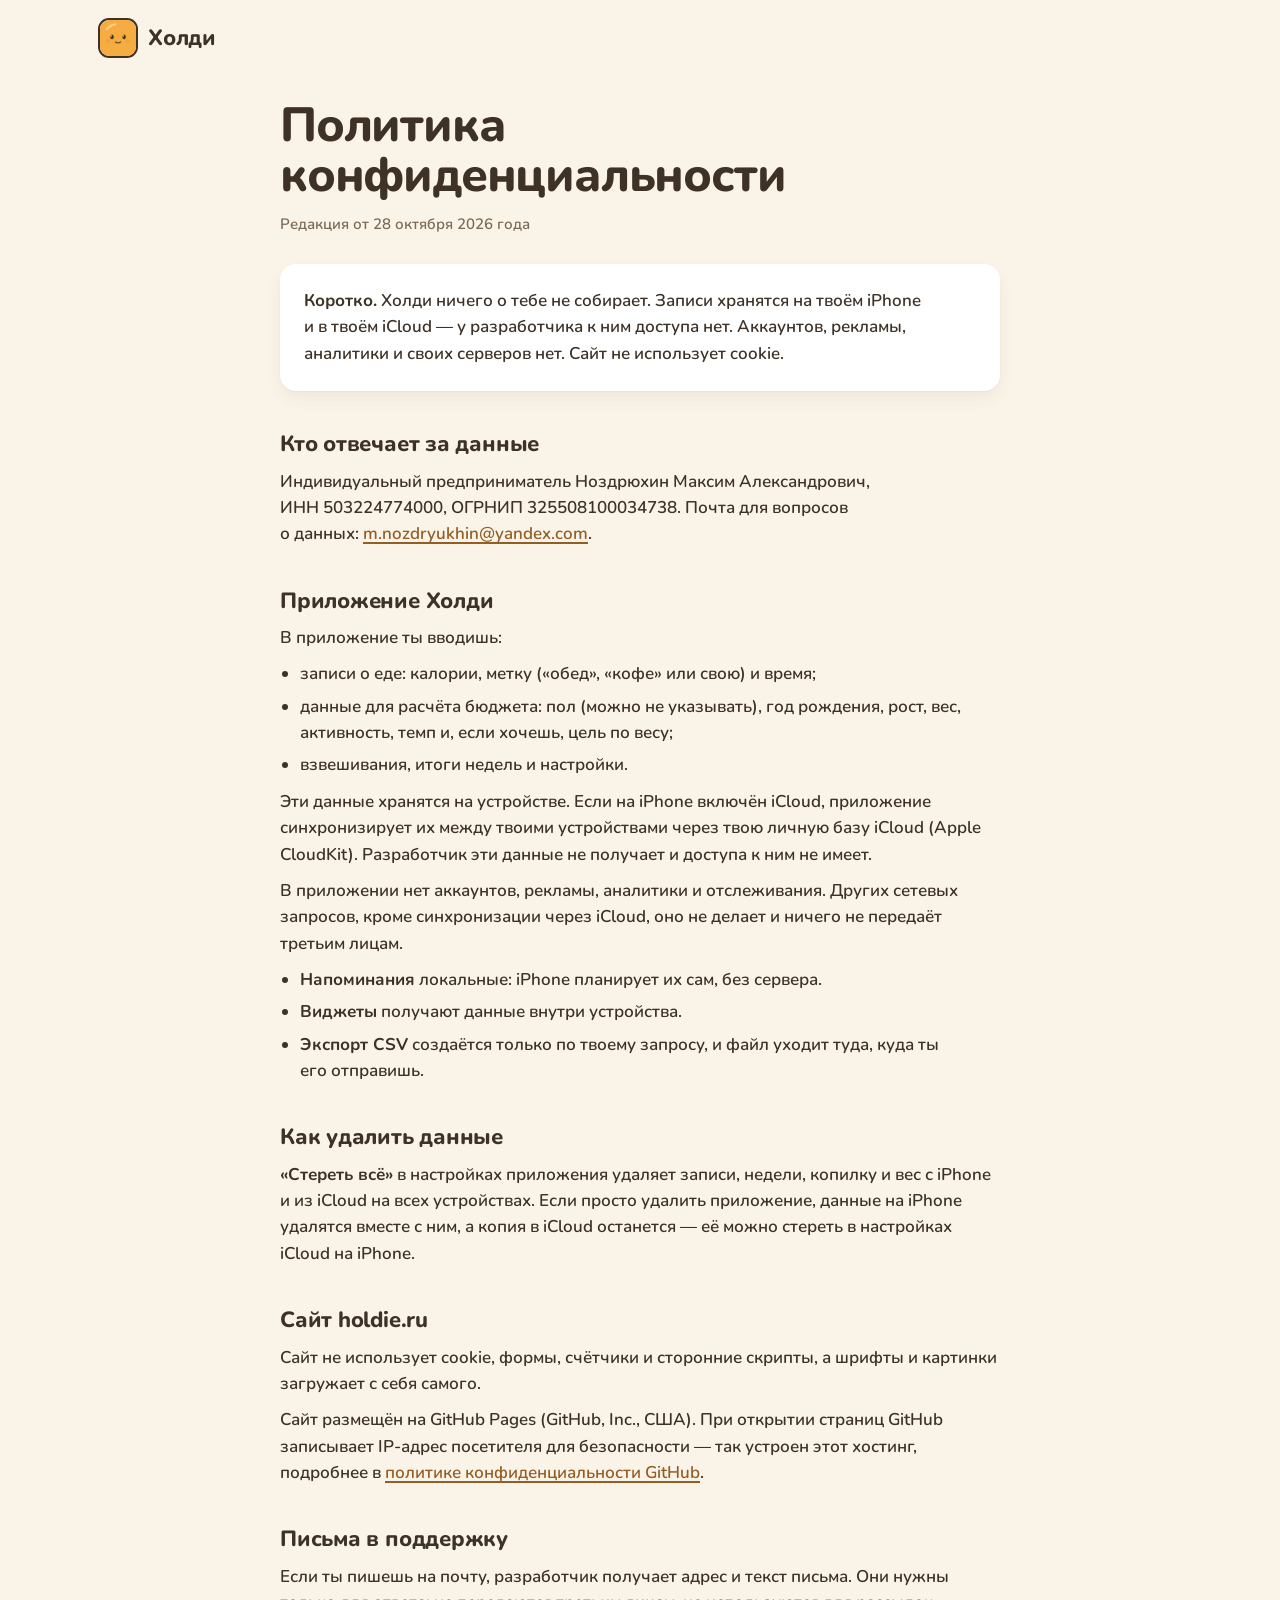
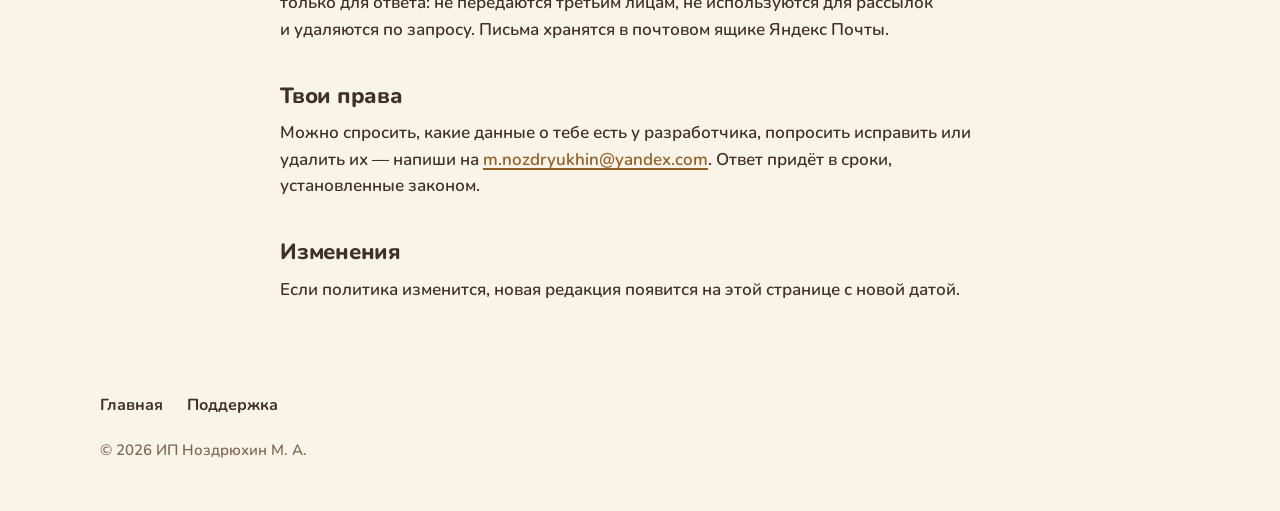
==== privacy/index.html @ a80f8c64 "init" ====
<!doctype html>
<html lang="ru">
<head>
<meta charset="utf-8">
<meta name="viewport" content="width=device-width, initial-scale=1">
<title>Политика конфиденциальности — Холди</title>
<meta name="description" content="Холди ничего о тебе не собирает: записи хранятся на iPhone и в твоём iCloud. Аккаунтов, рекламы, аналитики и своих серверов нет.">
<link rel="canonical" href="https://holdie.ru/privacy/">
<meta name="theme-color" content="#FAF4E8">
<link rel="icon" href="/favicon.ico" sizes="any">
<link rel="apple-touch-icon" href="/apple-touch-icon.png">
<link rel="preload" href="/assets/fonts/nunito-800.woff2" as="font" type="font/woff2" crossorigin>
<link rel="preload" href="/assets/fonts/nunito-600.woff2" as="font" type="font/woff2" crossorigin>
<link rel="stylesheet" href="/assets/site.css">
<meta property="og:type" content="website">
<meta property="og:locale" content="ru_RU">
<meta property="og:site_name" content="Холди">
<meta property="og:title" content="Политика конфиденциальности Холди">
<meta property="og:url" content="https://holdie.ru/privacy/">
<meta property="og:image" content="https://holdie.ru/og.png">
</head>
<body>
<a class="skip" href="#main">К содержанию</a>

<header class="site-head">
  <div class="wrap">
    <a class="logo" href="/"><img src="/assets/img/icon-96.png" width="36" height="36" alt="">Холди</a>
  </div>
</header>

<!-- Факты сверены с кодом 2026-10-28: сетевых запросов, кроме CloudKit, нет;
     NSPrivacyCollectedDataTypes пуст (app/Resources/PrivacyInfo.xcprivacy);
     «Стереть всё» — SwiftDataEraser, текст — SettingsView.eraseMessage.
     Поменялось приложение — сверить заново. -->
<main id="main" class="doc">
  <div class="wrap">
    <h1>Политика конфиденциальности</h1>
    <p class="meta">Редакция от&nbsp;28&nbsp;октября 2026&nbsp;года</p>

    <div class="card">
      <p><b>Коротко.</b> Холди ничего о&nbsp;тебе не&nbsp;собирает. Записи хранятся на&nbsp;твоём iPhone и&nbsp;в&nbsp;твоём iCloud&nbsp;— у&nbsp;разработчика к&nbsp;ним доступа нет. Аккаунтов, рекламы, аналитики и&nbsp;своих серверов нет. Сайт не&nbsp;использует cookie.</p>
    </div>

    <h2>Кто отвечает за&nbsp;данные</h2>
    <p>Индивидуальный предприниматель Ноздрюхин Максим Александрович, ИНН&nbsp;503224774000, ОГРНИП&nbsp;325508100034738. Почта для вопросов о&nbsp;данных: <a href="mailto:m.nozdryukhin@yandex.com">m.nozdryukhin@yandex.com</a>.</p>

    <h2>Приложение Холди</h2>
    <p>В&nbsp;приложение ты вводишь:</p>
    <ul>
      <li>записи о&nbsp;еде: калории, метку («обед», «кофе» или свою) и&nbsp;время;</li>
      <li>данные для расчёта бюджета: пол (можно не&nbsp;указывать), год рождения, рост, вес, активность, темп и, если хочешь, цель по&nbsp;весу;</li>
      <li>взвешивания, итоги недель и&nbsp;настройки.</li>
    </ul>
    <p>Эти данные хранятся на&nbsp;устройстве. Если на&nbsp;iPhone включён iCloud, приложение синхронизирует их между твоими устройствами через твою личную базу iCloud (Apple CloudKit). Разработчик эти данные не&nbsp;получает и&nbsp;доступа к&nbsp;ним не&nbsp;имеет.</p>
    <p>В&nbsp;приложении нет аккаунтов, рекламы, аналитики и&nbsp;отслеживания. Других сетевых запросов, кроме синхронизации через iCloud, оно не&nbsp;делает и&nbsp;ничего не&nbsp;передаёт третьим лицам.</p>
    <ul>
      <li><b>Напоминания</b> локальные: iPhone планирует их сам, без сервера.</li>
      <li><b>Виджеты</b> получают данные внутри устройства.</li>
      <li><b>Экспорт CSV</b> создаётся только по&nbsp;твоему запросу, и&nbsp;файл уходит туда, куда ты его отправишь.</li>
    </ul>

    <h2>Как удалить данные</h2>
    <p><span class="path">«Стереть всё»</span> в&nbsp;настройках приложения удаляет записи, недели, копилку и&nbsp;вес с&nbsp;iPhone и&nbsp;из&nbsp;iCloud на&nbsp;всех устройствах. Если просто удалить приложение, данные на&nbsp;iPhone удалятся вместе с&nbsp;ним, а&nbsp;копия в&nbsp;iCloud останется&nbsp;— её можно стереть в&nbsp;настройках iCloud на&nbsp;iPhone.</p>

    <h2>Сайт holdie.ru</h2>
    <p>Сайт не&nbsp;использует cookie, формы, счётчики и&nbsp;сторонние скрипты, а&nbsp;шрифты и&nbsp;картинки загружает с&nbsp;себя самого.</p>
    <p>Сайт размещён на&nbsp;GitHub Pages (GitHub, Inc., США). При открытии страниц GitHub записывает IP-адрес посетителя для безопасности&nbsp;— так устроен этот хостинг, подробнее в&nbsp;<a href="https://docs.github.com/en/site-policy/privacy-policies/github-general-privacy-statement">политике конфиденциальности GitHub</a>.</p>

    <h2>Письма в&nbsp;поддержку</h2>
    <p>Если ты пишешь на&nbsp;почту, разработчик получает адрес и&nbsp;текст письма. Они нужны только для ответа: не&nbsp;передаются третьим лицам, не&nbsp;используются для рассылок и&nbsp;удаляются по&nbsp;запросу. Письма хранятся в&nbsp;почтовом ящике Яндекс Почты.</p>

    <h2>Твои права</h2>
    <p>Можно спросить, какие данные о&nbsp;тебе есть у&nbsp;разработчика, попросить исправить или удалить их&nbsp;— напиши на&nbsp;<a href="mailto:m.nozdryukhin@yandex.com">m.nozdryukhin@yandex.com</a>. Ответ придёт в&nbsp;сроки, установленные законом.</p>

    <h2>Изменения</h2>
    <p>Если политика изменится, новая редакция появится на&nbsp;этой странице с&nbsp;новой датой.</p>
  </div>
</main>

<footer class="site-foot">
  <div class="wrap">
    <nav aria-label="Документы">
      <a href="/">Главная</a>
      <a href="/support/">Поддержка</a>
    </nav>
    <p>© 2026 ИП Ноздрюхин М.&nbsp;А.</p>
  </div>
</footer>
</body>
</html>
---- assets/site.css ----
/* Холди — сайт holdie.ru.
   Палитра, шрифт и слои — по docs/03: крем, чернила, янтарь; Nunito 600 текст,
   700 кнопки, 800 заголовки и цифры. Смысловой текст ≥ 4,5:1 к фону. */

@font-face { font-family: Nunito; font-weight: 600; font-display: swap; src: url(fonts/nunito-600.woff2) format("woff2"); }
@font-face { font-family: Nunito; font-weight: 700; font-display: swap; src: url(fonts/nunito-700.woff2) format("woff2"); }
@font-face { font-family: Nunito; font-weight: 800; font-display: swap; src: url(fonts/nunito-800.woff2) format("woff2"); }

:root {
  color-scheme: light;
  --cream: #FAF4E8;
  --surface: #FFFFFF;
  --fill: #F3EADA;
  --ink: #3E3227;
  --muted: #7B6A55;   /* 4,75:1 к крему, 5,20:1 к белому */
  --deep: #935E26;    /* ссылки: 4,95:1 к крему */
  --amber: #E8963E;   /* текст на янтаре — только чернила (5,2:1) */
  --edge: 0 1px 0 rgba(62, 50, 39, .10);
  --raised: 0 1px 1px rgba(62, 50, 39, .04), 0 8px 16px rgba(62, 50, 39, .06);
  --gutter: 24px;
  --max: 1080px;
}

/* Системное «Увеличить контраст» — те же HC-варианты, что в приложении. */
@media (prefers-contrast: more) {
  :root { --muted: #5E4F3F; --deep: #7D4F20; }
}

*, *::before, *::after { box-sizing: border-box; }

html { -webkit-text-size-adjust: 100%; text-size-adjust: 100%; }

body {
  margin: 0;
  background: var(--cream);
  color: var(--ink);
  font: 600 17px/1.55 Nunito, system-ui, -apple-system, "Segoe UI", sans-serif;
  font-variant-numeric: tabular-nums;
  -webkit-font-smoothing: antialiased;
}

img, svg { display: block; max-width: 100%; }

a { color: var(--deep); text-decoration-thickness: 1.5px; text-underline-offset: 3px; }
a:hover { color: var(--ink); }
:focus-visible { outline: 3px solid var(--deep); outline-offset: 3px; border-radius: 8px; }

.wrap { width: min(100% - 2 * var(--gutter), var(--max)); margin-inline: auto; }

.skip {
  position: absolute; left: 16px; top: -100px; z-index: 10;
  padding: 12px 18px; border-radius: 18px;
  background: var(--surface); box-shadow: var(--edge), var(--raised);
  color: var(--ink); font-weight: 700; text-decoration: none;
}
.skip:focus { top: 16px; }

/* ───────── Шапка и подвал ───────── */

.site-head .wrap {
  display: flex; align-items: center; justify-content: space-between; gap: 16px;
  min-height: 76px;
}

.logo {
  display: inline-flex; align-items: center; gap: 12px;
  color: var(--ink); text-decoration: none;
  font: 800 22px/1 Nunito, sans-serif; letter-spacing: -.01em;
}
.logo img { width: 36px; height: 36px; border-radius: 9px; box-shadow: 0 0 0 2px var(--ink); }

.head-link {
  display: inline-flex; align-items: center; min-height: 44px; padding-inline: 4px;
  color: var(--muted); font-weight: 700; font-size: 16px; text-decoration: none;
}
.head-link:hover { color: var(--ink); }

.site-foot { padding: 40px 0 48px; color: var(--muted); font-size: 15px; }
.site-foot nav { display: flex; flex-wrap: wrap; gap: 4px 24px; margin-bottom: 12px; }
.site-foot nav a {
  display: inline-flex; align-items: center; min-height: 44px;
  color: var(--ink); font-weight: 700; font-size: 16px; text-decoration: none;
}
.site-foot nav a:hover { color: var(--deep); }
.site-foot p { margin: 4px 0 0; max-width: 60ch; }

/* ───────── Герой ───────── */

.hero { position: relative; overflow: hidden; padding: 8px 0 24px; }
.hero .wrap { display: grid; gap: 20px; align-items: center; }

h1 {
  margin: 0;
  font: 800 clamp(36px, 7.4vw, 64px)/1.05 Nunito, sans-serif;
  letter-spacing: -.025em;
  text-wrap: balance;
}

.lead {
  margin: 18px 0 0; max-width: 30ch;
  color: var(--muted); font-size: clamp(18px, 2.3vw, 22px); line-height: 1.45;
  text-wrap: pretty;
}

.soon {
  display: inline-flex; align-items: center; gap: 10px;
  margin-top: 28px; padding: 13px 22px 13px 18px; border-radius: 24px;
  background: var(--surface); box-shadow: var(--edge), var(--raised);
  font: 800 17px/1.2 Nunito, sans-serif;
}
.soon svg { width: 22px; height: 22px; flex: none; }

.note { margin: 14px 0 0; color: var(--muted); font-size: 15px; }

/* Тёплое пятно за сценой гаснет внутри своего блока — без ступеньки на краю секции. */
.hero-figure { position: relative; isolation: isolate; margin: 0; }
.hero-figure::before {
  content: ""; position: absolute; inset: -14% -12%; z-index: -1;
  background: radial-gradient(closest-side, #FFEFD2 0%, rgba(255, 239, 210, 0) 100%);
}
.hero-art { width: 100%; max-width: 540px; height: auto; margin-inline: auto; overflow: visible; }

@media (min-width: 880px) {
  .hero { padding: 40px 0 72px; }
  .hero .wrap { grid-template-columns: 1fr 1.05fr; gap: 56px; }
}

/* Сцена героя: двигается только transform, контур Холди тот же (docs/04). */
.h-eyes { transform-box: fill-box; transform-origin: center; animation: blink 6.5s 2.6s infinite; }
.h-drop { animation: drop .85s .55s cubic-bezier(.55, 0, 1, .45) both; }
.h-body { animation: nod .7s 1.4s ease-in-out both; }

@keyframes blink {
  0%, 94%, 100% { transform: scaleY(1); }
  96.5% { transform: scaleY(.12); }
}
@keyframes drop {
  0% { transform: translateY(-64px); opacity: 0; }
  18%, 82% { opacity: 1; }
  100% { transform: translateY(0); opacity: 0; }
}
@keyframes nod {
  0%, 100% { transform: translateY(0); }
  35% { transform: translateY(2.5px); }
  70% { transform: translateY(-.6px); }
}

@media (prefers-reduced-motion: reduce) {
  .h-eyes, .h-drop, .h-body { animation: none; }
  .h-drop { opacity: 0; }
}

/* ───────── Секции ───────── */

.section { padding: 56px 0; }
@media (min-width: 880px) { .section { padding: 72px 0; } }
.section-title {
  margin: 0;
  font: 800 clamp(28px, 4.4vw, 40px)/1.1 Nunito, sans-serif;
  letter-spacing: -.02em;
  text-wrap: balance;
}

/* Шаги: кадры приложения в телефоне — как на витрине App Store. */
.steps {
  list-style: none; margin: 40px 0 0; padding: 0;
  display: grid; gap: 56px 28px; grid-template-columns: 1fr;
}
@media (min-width: 640px) { .steps { grid-template-columns: repeat(2, 1fr); } }
@media (min-width: 1020px) { .steps { grid-template-columns: repeat(4, 1fr); } }

.step { display: flex; flex-direction: column; align-items: center; text-align: center; }

.num {
  padding: 5px 14px 6px; border: 2px solid var(--amber); border-radius: 24px;
  background: rgba(255, 255, 255, .6);
  color: var(--deep); font: 800 15px/1 Nunito, sans-serif; letter-spacing: .06em;
}

.step h3 {
  margin: 16px 0 6px;
  font: 800 21px/1.2 Nunito, sans-serif; letter-spacing: -.01em;
  text-wrap: balance;
}
.step p { margin: 0 0 26px; max-width: 30ch; color: var(--muted); font-size: 16px; line-height: 1.5; text-wrap: pretty; }

/* Пропорции рамки — из marketing/app-store/compose: 992 × 2099, экран 944 × 2051. */
/* margin-top: auto — в ряду из четырёх телефоны стоят на одной линии,
   сколько бы строк ни занял текст над ними. */
.phone {
  position: relative; margin-top: auto;
  width: min(100%, 236px); aspect-ratio: 992 / 2099;
  padding: 2.42%;
  border-radius: 15.1% / 7.15%;
  background: #231C17;
  box-shadow: inset 0 0 0 1.5px #5A4C40, 0 0 0 1px #8F7D6C,
    0 34px 54px -22px rgba(62, 50, 39, .45), 0 12px 24px -8px rgba(62, 50, 39, .22);
}
.phone img { width: 100%; height: 100%; object-fit: cover; border-radius: 13.3% / 6.14%; background: var(--cream); }
.phone::after {
  content: ""; position: absolute; left: 50%; top: 3.6%;
  width: 27.1%; height: 3.75%; border-radius: 99px;
  background: #000; transform: translateX(-50%);
}

/* Принципы — карточки на креме. */
.facts { list-style: none; margin: 36px 0 0; padding: 0; display: grid; gap: 16px; }
@media (min-width: 760px) { .facts { grid-template-columns: repeat(3, 1fr); } }

.fact { padding: 22px 22px 24px; border-radius: 16px; background: var(--surface); box-shadow: var(--raised); }
.fact .icon {
  display: grid; place-items: center;
  width: 48px; height: 48px; border-radius: 24px; background: var(--fill);
}
.fact .icon svg { width: 24px; height: 24px; }
.fact h3 { margin: 14px 0 4px; font: 800 19px/1.25 Nunito, sans-serif; }
.fact p { margin: 0; color: var(--muted); font-size: 16px; line-height: 1.5; }

/* Финал — янтарная полоса, как первый кадр витрины. */
.band {
  padding: 64px 0 72px; text-align: center;
  background:
    radial-gradient(900px 560px at 50% 0%, rgba(255, 226, 170, .55) 0%, rgba(255, 226, 170, 0) 70%),
    linear-gradient(180deg, #F4AE4A 0%, #E8963E 55%, #E28D36 100%);
}
.band .wrap { display: flex; flex-direction: column; align-items: center; }
.band-art { width: min(100%, 300px); height: auto; margin-bottom: 8px; }
.band p { margin: 10px 0 0; font-size: 18px; }
.band a { color: var(--ink); }   /* на янтаре ссылка — чернилами: deep дал бы 2,3:1 */

/* ───────── Страницы-документы ───────── */

.doc { padding: 24px 0 40px; }
.doc .wrap { max-width: 720px; }
/* «конфиденциальности» шире экрана iPhone SE: переносим по слогам. */
.doc h1 { font-size: clamp(30px, 6vw, 48px); hyphens: auto; overflow-wrap: break-word; }
.doc .lead { max-width: none; }
.doc h2 { margin: 40px 0 8px; font: 800 22px/1.25 Nunito, sans-serif; letter-spacing: -.01em; }
.doc p, .doc li { text-wrap: pretty; }
.doc p { margin: 10px 0 0; }
.doc ul { margin: 10px 0 0; padding-left: 1.2em; }
.doc li + li { margin-top: 6px; }
.doc .meta { margin-top: 12px; color: var(--muted); font-size: 15px; }

.card { margin-top: 28px; padding: 24px; border-radius: 16px; background: var(--surface); box-shadow: var(--raised); }
.card > :first-child { margin-top: 0; }

.mail {
  display: inline-flex; align-items: center; min-height: 44px; margin-top: 6px;
  font: 800 clamp(20px, 3.4vw, 26px)/1.2 Nunito, sans-serif; letter-spacing: -.01em;
  overflow-wrap: anywhere;
}

.path { font-weight: 700; color: var(--ink); white-space: nowrap; }

.not-found { padding: 48px 0 96px; text-align: center; }
.not-found .wrap { display: flex; flex-direction: column; align-items: center; }
.not-found img { width: min(100%, 280px); height: auto; margin-bottom: 20px; }
.not-found .lead { margin-inline: auto; }
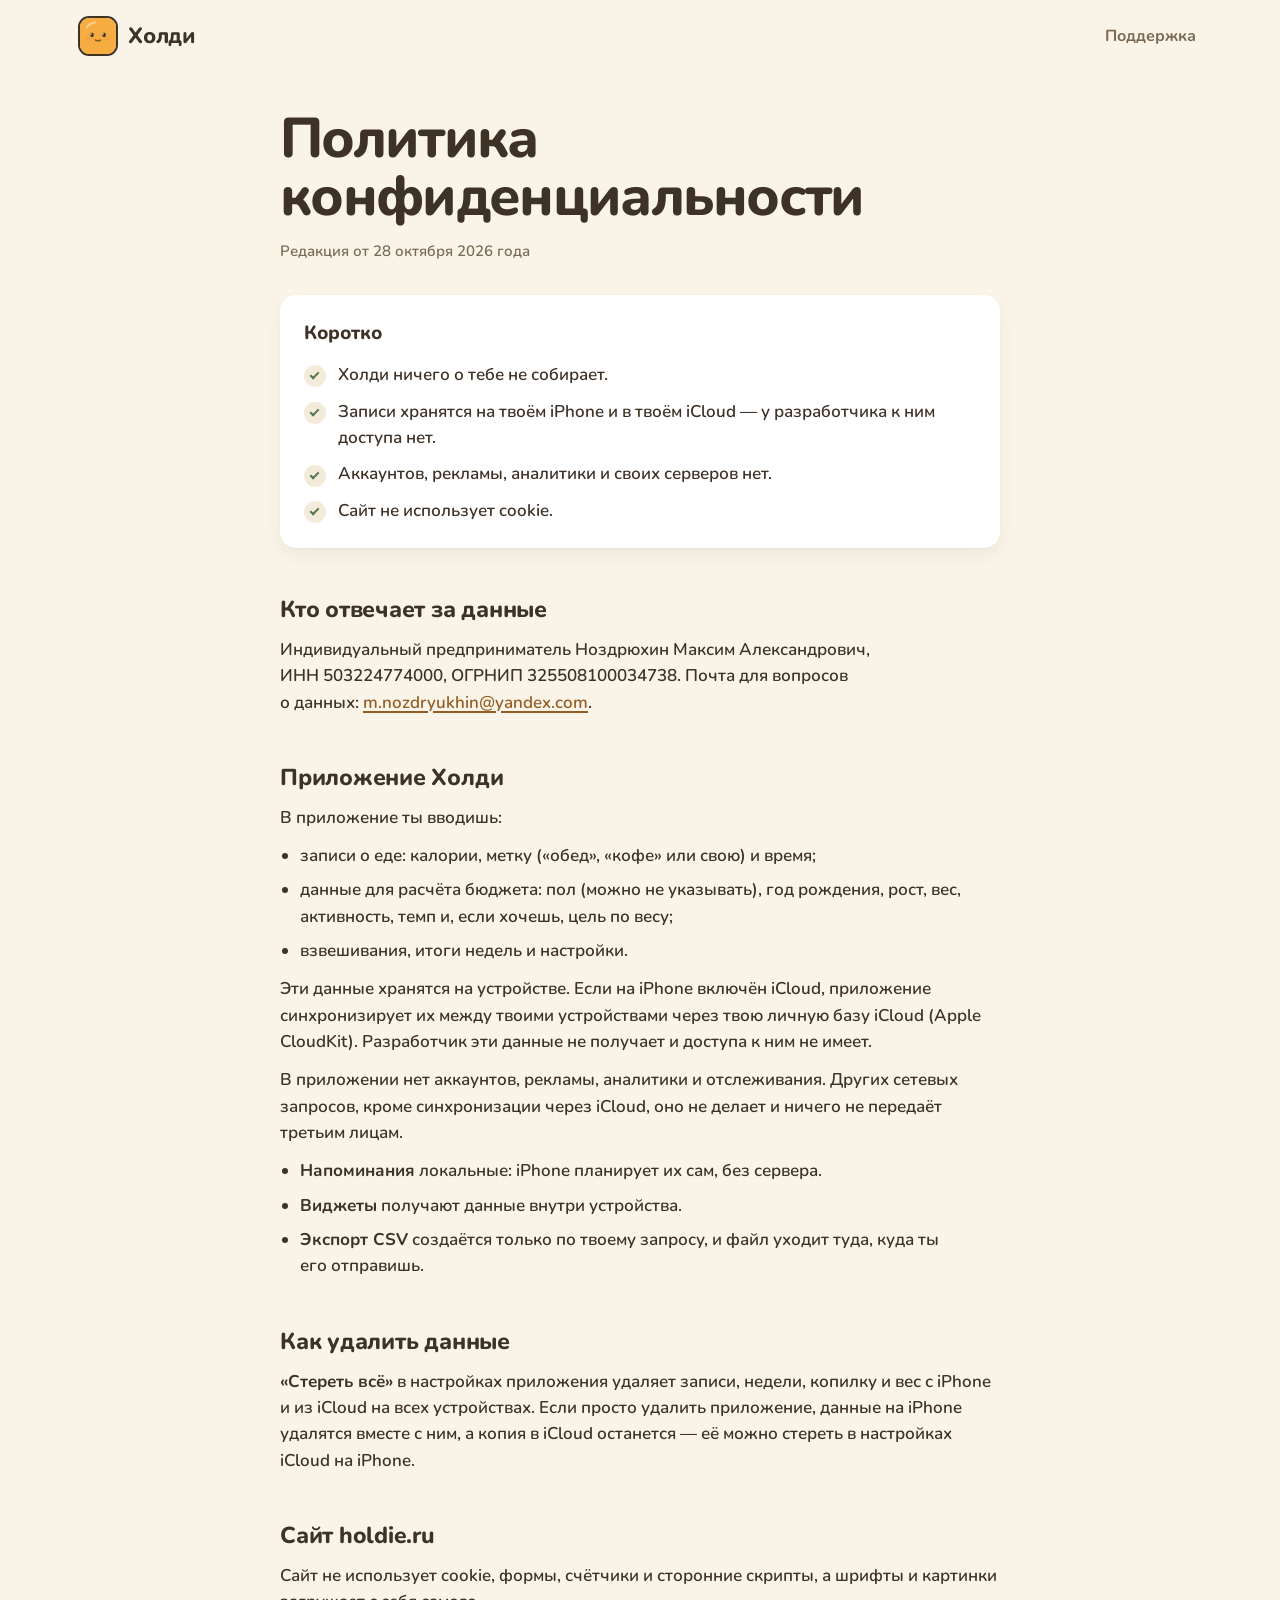
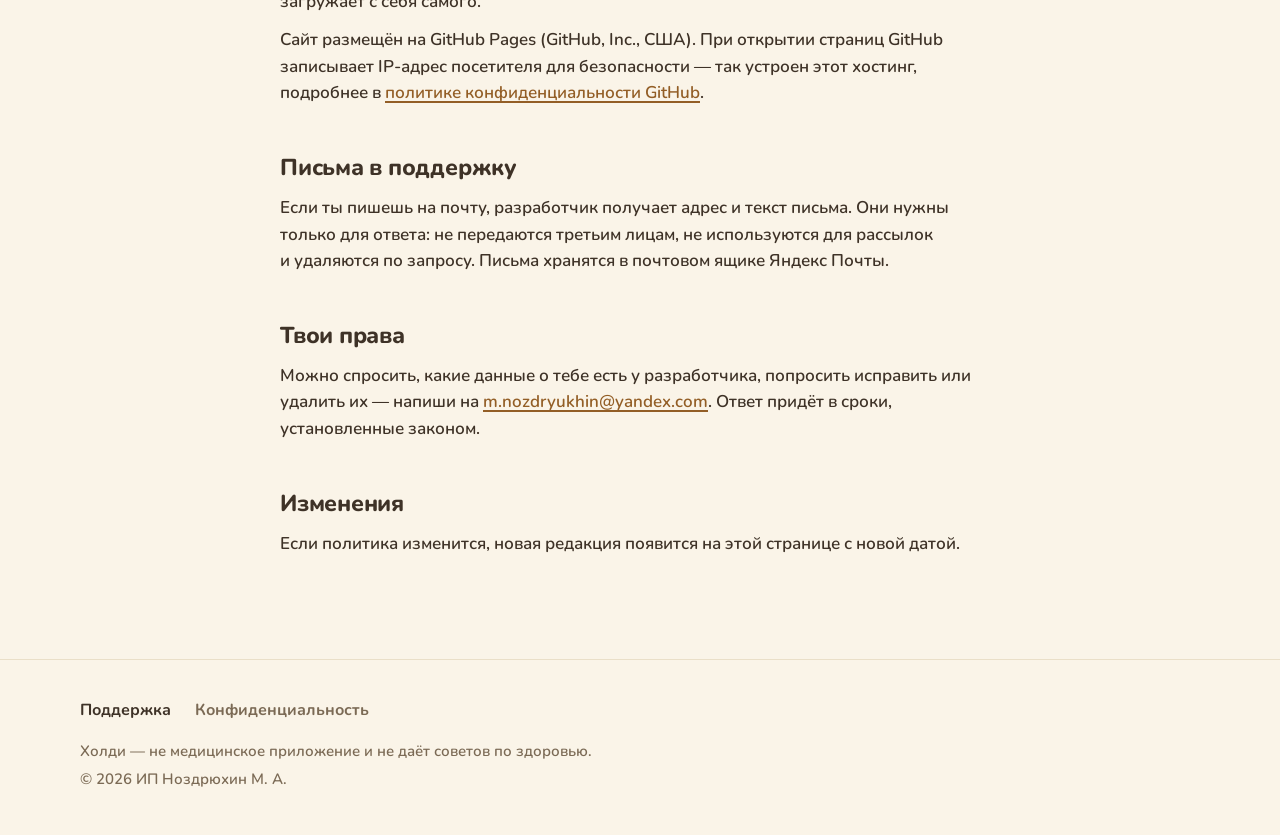
==== commit 63f17489: "Новый дизайн: лента недели в герое, три сцены, поддержка и политика - Герой — главный экран приложен" ====
--- a/privacy/index.html
+++ b/privacy/index.html
@@ -6,6 +6,7 @@
 <title>Политика конфиденциальности — Холди</title>
 <meta name="description" content="Холди ничего о тебе не собирает: записи хранятся на iPhone и в твоём iCloud. Аккаунтов, рекламы, аналитики и своих серверов нет.">
 <link rel="canonical" href="https://holdie.ru/privacy/">
+<meta name="color-scheme" content="light">
 <meta name="theme-color" content="#FAF4E8">
 <link rel="icon" href="/favicon.ico" sizes="any">
 <link rel="apple-touch-icon" href="/apple-touch-icon.png">
@@ -25,6 +26,9 @@
 <header class="site-head">
   <div class="wrap">
     <a class="logo" href="/"><img src="/assets/img/icon-96.png" width="36" height="36" alt="">Холди</a>
+    <nav class="head-nav" aria-label="Разделы">
+      <a href="/support/">Поддержка</a>
+    </nav>
   </div>
 </header>
 
@@ -38,7 +42,13 @@
     <p class="meta">Редакция от&nbsp;28&nbsp;октября 2026&nbsp;года</p>
 
     <div class="card">
-      <p><b>Коротко.</b> Холди ничего о&nbsp;тебе не&nbsp;собирает. Записи хранятся на&nbsp;твоём iPhone и&nbsp;в&nbsp;твоём iCloud&nbsp;— у&nbsp;разработчика к&nbsp;ним доступа нет. Аккаунтов, рекламы, аналитики и&nbsp;своих серверов нет. Сайт не&nbsp;использует cookie.</p>
+      <p class="summary-title">Коротко</p>
+      <ul class="checks">
+        <li>Холди ничего о&nbsp;тебе не&nbsp;собирает.</li>
+        <li>Записи хранятся на&nbsp;твоём iPhone и&nbsp;в&nbsp;твоём iCloud&nbsp;— у&nbsp;разработчика к&nbsp;ним доступа нет.</li>
+        <li>Аккаунтов, рекламы, аналитики и&nbsp;своих серверов нет.</li>
+        <li>Сайт не&nbsp;использует cookie.</li>
+      </ul>
     </div>
 
     <h2>Кто отвечает за&nbsp;данные</h2>
@@ -80,9 +90,10 @@
 <footer class="site-foot">
   <div class="wrap">
     <nav aria-label="Документы">
-      <a href="/">Главная</a>
       <a href="/support/">Поддержка</a>
+      <a href="/privacy/" aria-current="page">Конфиденциальность</a>
     </nav>
+    <p>Холди&nbsp;— не&nbsp;медицинское приложение и&nbsp;не&nbsp;даёт советов по&nbsp;здоровью.</p>
     <p>© 2026 ИП Ноздрюхин М.&nbsp;А.</p>
   </div>
 </footer>
--- a/assets/site.css
+++ b/assets/site.css
@@ -1,6 +1,8 @@
 /* Холди — сайт holdie.ru.
    Палитра, шрифт и слои — по docs/03: крем, чернила, янтарь; Nunito 600 текст,
-   700 кнопки, 800 заголовки и цифры. Смысловой текст ≥ 4,5:1 к фону. */
+   700 кнопки, 800 заголовки и цифры. Смысловой текст ≥ 4,5:1 к фону; на fill —
+   только чернила (muted там 4,36:1). Полный янтарь — у Холди, мёда в банке
+   и ленте и у одного действия страницы. */
 
 @font-face { font-family: Nunito; font-weight: 600; font-display: swap; src: url(fonts/nunito-600.woff2) format("woff2"); }
 @font-face { font-family: Nunito; font-weight: 700; font-display: swap; src: url(fonts/nunito-700.woff2) format("woff2"); }
@@ -10,15 +12,17 @@
   color-scheme: light;
   --cream: #FAF4E8;
   --surface: #FFFFFF;
-  --fill: #F3EADA;
+  --fill: #F3EADA;      /* утопленная заливка: сцены, плашка статуса, трек ленты */
+  --hair: #EADFC8;
   --ink: #3E3227;
-  --muted: #7B6A55;   /* 4,75:1 к крему, 5,20:1 к белому */
-  --deep: #935E26;    /* ссылки: 4,95:1 к крему */
-  --amber: #E8963E;   /* текст на янтаре — только чернила (5,2:1) */
+  --muted: #7B6A55;     /* 4,75:1 к крему, 5,20:1 к белому */
+  --deep: #935E26;      /* ссылки: 4,95:1 к крему */
+  --amber: #E8963E;     /* текст на янтаре — только чернила (5,2:1) */
   --edge: 0 1px 0 rgba(62, 50, 39, .10);
   --raised: 0 1px 1px rgba(62, 50, 39, .04), 0 8px 16px rgba(62, 50, 39, .06);
-  --gutter: 24px;
-  --max: 1080px;
+  --gutter: clamp(16px, 4vw, 32px);
+  --max: 1120px;
+  --section: clamp(72px, 8vw, 112px);
 }
 
 /* Системное «Увеличить контраст» — те же HC-варианты, что в приложении. */
@@ -45,6 +49,11 @@
 a:hover { color: var(--ink); }
 :focus-visible { outline: 3px solid var(--deep); outline-offset: 3px; border-radius: 8px; }
 
+h1, h2, h3 { margin: 0; font-weight: 800; text-wrap: balance; }
+h1 { font-size: clamp(40px, 3.4vw + 26px, 68px); line-height: 1.03; letter-spacing: -.03em; }
+h2 { font-size: clamp(30px, 1.6vw + 24px, 42px); line-height: 1.1; letter-spacing: -.025em; }
+h3 { font-size: 21px; line-height: 1.25; letter-spacing: -.01em; }
+
 .wrap { width: min(100% - 2 * var(--gutter), var(--max)); margin-inline: auto; }
 
 .skip {
@@ -59,76 +68,94 @@
 
 .site-head .wrap {
   display: flex; align-items: center; justify-content: space-between; gap: 16px;
-  min-height: 76px;
+  min-height: 72px;
 }
 
 .logo {
-  display: inline-flex; align-items: center; gap: 12px;
+  display: inline-flex; align-items: center; gap: 12px; min-height: 44px;
   color: var(--ink); text-decoration: none;
   font: 800 22px/1 Nunito, sans-serif; letter-spacing: -.01em;
 }
 .logo img { width: 36px; height: 36px; border-radius: 9px; box-shadow: 0 0 0 2px var(--ink); }
 
-.head-link {
+.head-nav { display: flex; gap: 24px; }
+.head-nav a {
   display: inline-flex; align-items: center; min-height: 44px; padding-inline: 4px;
   color: var(--muted); font-weight: 700; font-size: 16px; text-decoration: none;
 }
-.head-link:hover { color: var(--ink); }
-
-.site-foot { padding: 40px 0 48px; color: var(--muted); font-size: 15px; }
-.site-foot nav { display: flex; flex-wrap: wrap; gap: 4px 24px; margin-bottom: 12px; }
+.head-nav a:hover, .head-nav a[aria-current="page"] { color: var(--ink); }
+
+.site-foot { border-top: 1.5px solid var(--hair); padding: 28px 0 44px; color: var(--muted); font-size: 15px; }
+.site-foot nav { display: flex; flex-wrap: wrap; gap: 0 24px; margin-bottom: 8px; }
 .site-foot nav a {
   display: inline-flex; align-items: center; min-height: 44px;
   color: var(--ink); font-weight: 700; font-size: 16px; text-decoration: none;
 }
 .site-foot nav a:hover { color: var(--deep); }
+.site-foot nav a[aria-current="page"] { color: var(--muted); }
 .site-foot p { margin: 4px 0 0; max-width: 60ch; }
 
 /* ───────── Герой ───────── */
 
-.hero { position: relative; overflow: hidden; padding: 8px 0 24px; }
-.hero .wrap { display: grid; gap: 20px; align-items: center; }
-
-h1 {
-  margin: 0;
-  font: 800 clamp(36px, 7.4vw, 64px)/1.05 Nunito, sans-serif;
-  letter-spacing: -.025em;
-  text-wrap: balance;
-}
+.hero { padding: clamp(8px, 3vw, 40px) 0 var(--section); }
+.hero-grid { display: grid; gap: 40px; align-items: center; }
+@media (min-width: 920px) {
+  .hero-grid { grid-template-columns: minmax(0, 1fr) minmax(0, 1.12fr); gap: 64px; }
+}
+
+.eyebrow { margin: 0 0 14px; color: var(--deep); font-weight: 700; font-size: 16px; }
 
 .lead {
-  margin: 18px 0 0; max-width: 30ch;
-  color: var(--muted); font-size: clamp(18px, 2.3vw, 22px); line-height: 1.45;
+  margin: 20px 0 0; max-width: 30ch;
+  color: var(--muted); font-size: clamp(19px, .5vw + 16px, 22px); line-height: 1.45;
   text-wrap: pretty;
 }
 
-.soon {
+/* Плашка, а не кнопка: нажимать пока нечего. После релиза здесь — значок App Store. */
+.status {
   display: inline-flex; align-items: center; gap: 10px;
-  margin-top: 28px; padding: 13px 22px 13px 18px; border-radius: 24px;
-  background: var(--surface); box-shadow: var(--edge), var(--raised);
-  font: 800 17px/1.2 Nunito, sans-serif;
-}
-.soon svg { width: 22px; height: 22px; flex: none; }
-
-.note { margin: 14px 0 0; color: var(--muted); font-size: 15px; }
-
-/* Тёплое пятно за сценой гаснет внутри своего блока — без ступеньки на краю секции. */
+  margin: 32px 0 0; padding: 11px 20px 11px 16px; border-radius: 24px;
+  background: var(--fill);
+  font-weight: 700; font-size: 16px; line-height: 1.25;
+}
+.status svg { width: 20px; height: 20px; flex: none; }
+@media (max-width: 359px) { .status { gap: 8px; padding: 10px 16px 10px 13px; font-size: 15px; } }
+
+/* Главный экран без телефона: сцена, лента недели и тихая строка — одна SVG. */
 .hero-figure { position: relative; isolation: isolate; margin: 0; }
 .hero-figure::before {
-  content: ""; position: absolute; inset: -14% -12%; z-index: -1;
+  content: ""; position: absolute; z-index: -1;
+  left: 8%; right: 8%; top: -6%; height: 74%;
   background: radial-gradient(closest-side, #FFEFD2 0%, rgba(255, 239, 210, 0) 100%);
 }
-.hero-art { width: 100%; max-width: 540px; height: auto; margin-inline: auto; overflow: visible; }
-
-@media (min-width: 880px) {
-  .hero { padding: 40px 0 72px; }
-  .hero .wrap { grid-template-columns: 1fr 1.05fr; gap: 56px; }
+.hero-art { width: 100%; height: auto; overflow: visible; }
+/* На телефоне лента недели забирает и поля: её подписи — мелкие цифры приложения. */
+@media (max-width: 919px) { .hero-art { width: calc(100% + var(--gutter)); max-width: 560px; margin-inline: auto; } }
+@media (max-width: 599px) { .hero-art { margin-inline: calc(var(--gutter) / -2); } }
+
+.hero-art text, .beat-art text { font-family: Nunito, sans-serif; font-variant-numeric: tabular-nums; }
+.rb-day { font-size: 12px; font-weight: 800; fill: var(--ink); }
+.rb-num { font-size: 14px; font-weight: 700; fill: var(--muted); }
+.rb-num.rb-today { font-size: 15px; font-weight: 800; fill: var(--ink); }
+.rb-mark { font-size: 11px; font-weight: 700; fill: var(--muted); }
+.rb-left { font-size: 13px; font-weight: 700; fill: var(--deep); }
+.rb-fact { font-size: 20px; font-weight: 800; fill: var(--ink); letter-spacing: -.02em; }
+.rb-ahead { font-size: 12px; font-weight: 700; fill: var(--muted); }
+.rb-hint { font-size: 15px; font-weight: 600; fill: var(--muted); }
+/* На узком экране лента мельче, чем в приложении, — подписи на кегль крупнее. */
+@media (max-width: 479px) {
+  .rb-day, .rb-ahead { font-size: 13px; }
+  .rb-num { font-size: 15px; }
+  .rb-num.rb-today { font-size: 16px; }
+  .rb-mark { font-size: 12.5px; }
+  .rb-left { font-size: 14px; }
+  .rb-hint { font-size: 16px; }
 }
 
 /* Сцена героя: двигается только transform, контур Холди тот же (docs/04). */
 .h-eyes { transform-box: fill-box; transform-origin: center; animation: blink 6.5s 2.6s infinite; }
-.h-drop { animation: drop .85s .55s cubic-bezier(.55, 0, 1, .45) both; }
-.h-body { animation: nod .7s 1.4s ease-in-out both; }
+.hero-art .h-drop { animation: drop .85s .55s cubic-bezier(.55, 0, 1, .45) both; }
+.hero-art .h-body { animation: nod .7s 1.4s ease-in-out both; }
 
 @keyframes blink {
   0%, 94%, 100% { transform: scaleY(1); }
@@ -146,114 +173,193 @@
 }
 
 @media (prefers-reduced-motion: reduce) {
-  .h-eyes, .h-drop, .h-body { animation: none; }
-  .h-drop { opacity: 0; }
+  .h-eyes, .hero-art .h-drop, .hero-art .h-body { animation: none; }
+  .hero-art .h-drop { opacity: 0; }
 }
 
 /* ───────── Секции ───────── */
 
-.section { padding: 56px 0; }
-@media (min-width: 880px) { .section { padding: 72px 0; } }
-.section-title {
-  margin: 0;
-  font: 800 clamp(28px, 4.4vw, 40px)/1.1 Nunito, sans-serif;
-  letter-spacing: -.02em;
-  text-wrap: balance;
-}
-
-/* Шаги: кадры приложения в телефоне — как на витрине App Store. */
-.steps {
-  list-style: none; margin: 40px 0 0; padding: 0;
-  display: grid; gap: 56px 28px; grid-template-columns: 1fr;
-}
-@media (min-width: 640px) { .steps { grid-template-columns: repeat(2, 1fr); } }
-@media (min-width: 1020px) { .steps { grid-template-columns: repeat(4, 1fr); } }
-
-.step { display: flex; flex-direction: column; align-items: center; text-align: center; }
-
-.num {
-  padding: 5px 14px 6px; border: 2px solid var(--amber); border-radius: 24px;
-  background: rgba(255, 255, 255, .6);
-  color: var(--deep); font: 800 15px/1 Nunito, sans-serif; letter-spacing: .06em;
-}
-
-.step h3 {
-  margin: 16px 0 6px;
-  font: 800 21px/1.2 Nunito, sans-serif; letter-spacing: -.01em;
-  text-wrap: balance;
-}
-.step p { margin: 0 0 26px; max-width: 30ch; color: var(--muted); font-size: 16px; line-height: 1.5; text-wrap: pretty; }
-
-/* Пропорции рамки — из marketing/app-store/compose: 992 × 2099, экран 944 × 2051. */
-/* margin-top: auto — в ряду из четырёх телефоны стоят на одной линии,
-   сколько бы строк ни занял текст над ними. */
-.phone {
-  position: relative; margin-top: auto;
-  width: min(100%, 236px); aspect-ratio: 992 / 2099;
-  padding: 2.42%;
-  border-radius: 15.1% / 7.15%;
-  background: #231C17;
-  box-shadow: inset 0 0 0 1.5px #5A4C40, 0 0 0 1px #8F7D6C,
-    0 34px 54px -22px rgba(62, 50, 39, .45), 0 12px 24px -8px rgba(62, 50, 39, .22);
-}
-.phone img { width: 100%; height: 100%; object-fit: cover; border-radius: 13.3% / 6.14%; background: var(--cream); }
-.phone::after {
-  content: ""; position: absolute; left: 50%; top: 3.6%;
-  width: 27.1%; height: 3.75%; border-radius: 99px;
-  background: #000; transform: translateX(-50%);
-}
-
-/* Принципы — карточки на креме. */
-.facts { list-style: none; margin: 36px 0 0; padding: 0; display: grid; gap: 16px; }
-@media (min-width: 760px) { .facts { grid-template-columns: repeat(3, 1fr); } }
-
-.fact { padding: 22px 22px 24px; border-radius: 16px; background: var(--surface); box-shadow: var(--raised); }
-.fact .icon {
+.section { padding: 0 0 var(--section); }
+
+/* Как это устроено: три сцены одной недели. Сцена лежит на утопленной заливке,
+   как кусок экрана; в узкой колонке — над текстом, на планшете — слева. */
+.beats {
+  list-style: none; margin: 36px 0 0; padding: 0;
+  display: grid; gap: 48px;
+}
+.beat > h3 { margin: 22px 0 8px; }
+.beat > p { margin: 0; max-width: 34ch; color: var(--muted); text-wrap: pretty; }
+
+.stage {
+  container-type: inline-size;
   display: grid; place-items: center;
-  width: 48px; height: 48px; border-radius: 24px; background: var(--fill);
-}
-.fact .icon svg { width: 24px; height: 24px; }
-.fact h3 { margin: 14px 0 4px; font: 800 19px/1.25 Nunito, sans-serif; }
-.fact p { margin: 0; color: var(--muted); font-size: 16px; line-height: 1.5; }
-
-/* Финал — янтарная полоса, как первый кадр витрины. */
-.band {
-  padding: 64px 0 72px; text-align: center;
-  background:
-    radial-gradient(900px 560px at 50% 0%, rgba(255, 226, 170, .55) 0%, rgba(255, 226, 170, 0) 70%),
-    linear-gradient(180deg, #F4AE4A 0%, #E8963E 55%, #E28D36 100%);
-}
-.band .wrap { display: flex; flex-direction: column; align-items: center; }
-.band-art { width: min(100%, 300px); height: auto; margin-bottom: 8px; }
-.band p { margin: 10px 0 0; font-size: 18px; }
-.band a { color: var(--ink); }   /* на янтаре ссылка — чернилами: deep дал бы 2,3:1 */
+  aspect-ratio: 3 / 2; padding: 5% 6%;
+  border-radius: 24px; background: var(--fill);
+  overflow: hidden;
+}
+.beat-art { width: 100%; height: 100%; }
+
+@media (min-width: 600px) and (max-width: 899px) {
+  .beat { display: grid; grid-template-columns: minmax(0, 5fr) minmax(0, 6fr); gap: 8px 32px; align-items: center; }
+  .beat .stage { grid-row: span 2; }
+  .beat > h3 { margin: 0; align-self: end; }
+  .beat > p { align-self: start; }
+}
+@media (min-width: 900px) {
+  .beats { grid-template-columns: repeat(3, minmax(0, 1fr)); gap: 32px; }
+}
+
+/* Ввод: число, проекция на неделю, метки и низ нампада — как в шторке ввода.
+   Масштаб — от ширины сцены (cqw), чтобы кусок экрана не рассыпался. */
+.entry {
+  width: 100%;
+  font-size: clamp(11px, 4.2cqw, 16px);
+  display: flex; flex-direction: column; align-items: center;
+}
+:where(.entry p) { margin: 0; }
+.entry-number { display: flex; align-items: flex-end; gap: .25em; line-height: 1; }
+.entry-number span { font-size: 3.3em; font-weight: 800; letter-spacing: -.02em; }
+.entry-number i { width: .19em; height: 2.7em; margin-bottom: .2em; border-radius: .1em; background: var(--amber); }
+.entry-number small { margin-bottom: .45em; font-size: 1em; font-weight: 700; }
+.entry-week { margin-top: .7em; font-size: .9em; font-weight: 700; }
+.entry-week b { font-weight: 800; }
+.entry-chips { display: flex; gap: .4em; margin-top: 1em; }
+.entry-chips span {
+  padding: .5em 1em; border-radius: 99px;
+  background: var(--surface); box-shadow: var(--edge);
+  font-size: .9em; font-weight: 700; line-height: 1.2;
+}
+.entry-chips .on { background: var(--ink); color: var(--cream); box-shadow: none; }
+/* Высота клавиш — у сетки: кегль цифры и «≈ на глаз» на неё не влияет. */
+.entry-keys {
+  display: grid; grid-template-columns: repeat(3, 1fr); grid-auto-rows: 2.55em; gap: .45em;
+  width: 100%; margin-top: 1.1em;
+}
+.entry-keys span {
+  display: grid; place-content: center; justify-items: center; border-radius: .75rem;
+  background: var(--surface); box-shadow: var(--edge);
+  font-size: 1.3em; font-weight: 700; line-height: 1;
+}
+.entry-keys .eye { font-size: 1.1em; }
+.entry-keys .eye small { margin-top: .15em; font-size: .68em; font-weight: 700; }
+.entry-keys svg { width: .9em; height: .9em; }
+
+/* Ничего лишнего: одна карточка — одна группа строк (docs/03, «Слои»). */
+.facts {
+  list-style: none; margin: 36px 0 0; padding: 0;
+  display: grid;
+  border-radius: 16px; background: var(--surface); box-shadow: var(--raised);
+}
+.fact { padding: 26px 24px 28px; }
+.fact + .fact { border-top: 1.5px solid var(--hair); }
+.fact-icon {
+  display: grid; place-items: center;
+  width: 44px; height: 44px; border-radius: 22px; background: var(--fill);
+}
+.fact-icon svg { width: 24px; height: 24px; }
+.fact h3 { margin: 16px 0 6px; font-size: 19px; }
+.fact p { margin: 0; color: var(--muted); font-size: 16px; line-height: 1.5; text-wrap: pretty; }
+@media (min-width: 900px) {
+  .facts { grid-template-columns: repeat(3, minmax(0, 1fr)); }
+  .fact { padding: 30px 32px 32px; }
+  .fact + .fact { border-top: 0; border-left: 1.5px solid var(--hair); }
+}
+
+/* Финал: иконка приложения и где его ждать. После релиза — значок App Store. */
+.closing { text-align: center; }
+.closing .wrap { display: flex; flex-direction: column; align-items: center; }
+.closing-icon {
+  width: 96px; height: 96px; border-radius: 24px;
+  box-shadow: 0 0 0 2.5px var(--ink), 0 18px 32px -14px rgba(62, 50, 39, .35);
+}
+.closing h2 { margin-top: 28px; }
+.closing p { margin: 12px 0 0; max-width: 36ch; color: var(--muted); font-size: 18px; text-wrap: balance; }
+
+/* ───────── Кнопки ───────── */
+
+/* Главное действие страницы: янтарь, чернильный текст, радиус 18 (docs/03). */
+.cta {
+  display: inline-flex; align-items: center; justify-content: center; gap: 10px;
+  min-height: 56px; padding: 0 28px; border-radius: 18px;
+  background: var(--amber); color: var(--ink);
+  font-weight: 700; font-size: 17px; text-decoration: none;
+  box-shadow: var(--edge);
+}
+.cta:hover { color: var(--ink); background: #EFA14D; }
+.cta:active { transform: scale(.97); }
+.cta svg { width: 22px; height: 22px; flex: none; }
 
 /* ───────── Страницы-документы ───────── */
 
-.doc { padding: 24px 0 40px; }
-.doc .wrap { max-width: 720px; }
+.doc { padding: clamp(8px, 3vw, 40px) 0 var(--section); }
+.doc .wrap { --max: 720px; }
 /* «конфиденциальности» шире экрана iPhone SE: переносим по слогам. */
-.doc h1 { font-size: clamp(30px, 6vw, 48px); hyphens: auto; overflow-wrap: break-word; }
+.doc h1 { font-size: clamp(36px, 2.4vw + 26px, 56px); hyphens: auto; overflow-wrap: break-word; }
 .doc .lead { max-width: none; }
-.doc h2 { margin: 40px 0 8px; font: 800 22px/1.25 Nunito, sans-serif; letter-spacing: -.01em; }
+.doc h2 { margin: 48px 0 10px; font-size: 23px; line-height: 1.25; letter-spacing: -.01em; }
 .doc p, .doc li { text-wrap: pretty; }
-.doc p { margin: 10px 0 0; }
-.doc ul { margin: 10px 0 0; padding-left: 1.2em; }
-.doc li + li { margin-top: 6px; }
-.doc .meta { margin-top: 12px; color: var(--muted); font-size: 15px; }
-
-.card { margin-top: 28px; padding: 24px; border-radius: 16px; background: var(--surface); box-shadow: var(--raised); }
+.doc p { margin: 12px 0 0; }
+.doc ul { margin: 12px 0 0; padding-left: 1.2em; }
+.doc li + li { margin-top: 8px; }
+.doc .meta { margin-top: 14px; color: var(--muted); font-size: 15px; }
+
+.card { margin-top: 32px; padding: 24px; border-radius: 16px; background: var(--surface); box-shadow: var(--raised); }
 .card > :first-child { margin-top: 0; }
 
-.mail {
-  display: inline-flex; align-items: center; min-height: 44px; margin-top: 6px;
-  font: 800 clamp(20px, 3.4vw, 26px)/1.2 Nunito, sans-serif; letter-spacing: -.01em;
+.path { font-weight: 700; color: var(--ink); white-space: nowrap; }
+
+/* Поддержка: почта и одно действие. Адрес — текстом, чтобы его легко скопировать. */
+.contact { display: grid; gap: 20px; align-items: center; }
+.contact .contact-label { margin: 0; color: var(--muted); font-size: 15px; }
+.contact .mail {
+  margin: 2px 0 0; user-select: all; -webkit-user-select: all;
+  font-weight: 800; font-size: clamp(21px, 1.4vw + 16px, 26px); line-height: 1.25; letter-spacing: -.01em;
   overflow-wrap: anywhere;
 }
-
-.path { font-weight: 700; color: var(--ink); white-space: nowrap; }
-
-.not-found { padding: 48px 0 96px; text-align: center; }
+@media (min-width: 640px) {
+  .contact { grid-template-columns: 1fr auto; padding: 28px 28px 28px 32px; }
+}
+
+/* Частые вопросы: одна карточка, вопрос раскрывается по нажатию. */
+.faq { margin-top: 16px; border-radius: 16px; background: var(--surface); box-shadow: var(--raised); }
+.faq details + details { border-top: 1.5px solid var(--hair); }
+.faq summary {
+  display: flex; align-items: center; justify-content: space-between; gap: 16px;
+  min-height: 64px; padding: 16px 24px;
+  list-style: none; cursor: pointer;
+  font-weight: 800; font-size: 18px; line-height: 1.3;
+}
+.faq summary::-webkit-details-marker { display: none; }
+.faq summary::after {
+  content: ""; flex: none; width: 9px; height: 9px; margin: -4px 4px 0 0;
+  border-right: 2.5px solid var(--muted); border-bottom: 2.5px solid var(--muted);
+  transform: rotate(45deg); transition: transform .2s ease;
+}
+.faq details[open] summary::after { margin-top: 4px; transform: rotate(225deg); }
+.faq summary:hover::after { border-color: var(--ink); }
+.faq summary:focus-visible { outline-offset: -3px; border-radius: 16px; }
+.faq details p { margin: -4px 0 0; padding: 0 24px 22px; max-width: 62ch; }
+@media (prefers-reduced-motion: reduce) { .faq summary::after { transition: none; } }
+
+/* Политика: коротко — галочками, дальше — документ. */
+.doc .checks { list-style: none; padding: 0; margin: 14px 0 0; }
+.checks li { position: relative; padding-left: 34px; }
+.checks li + li { margin-top: 10px; }
+.checks li::before {
+  content: ""; position: absolute; left: 0; top: .18em;
+  width: 22px; height: 22px; border-radius: 11px; background: var(--fill);
+}
+.checks li::after {
+  content: ""; position: absolute; left: 7.5px; top: calc(.18em + 5px);
+  width: 5px; height: 9px;
+  border-right: 2.2px solid #56744E; border-bottom: 2.2px solid #56744E;
+  transform: rotate(45deg);
+}
+.summary-title { margin: 0; font-weight: 800; font-size: 19px; }
+
+/* ───────── 404 ───────── */
+
+.not-found { padding: 32px 0 var(--section); text-align: center; }
 .not-found .wrap { display: flex; flex-direction: column; align-items: center; }
-.not-found img { width: min(100%, 280px); height: auto; margin-bottom: 20px; }
-.not-found .lead { margin-inline: auto; }
+.not-found img { width: min(100%, 300px); height: auto; margin-bottom: 24px; }
+.not-found .cta { margin-top: 32px; }
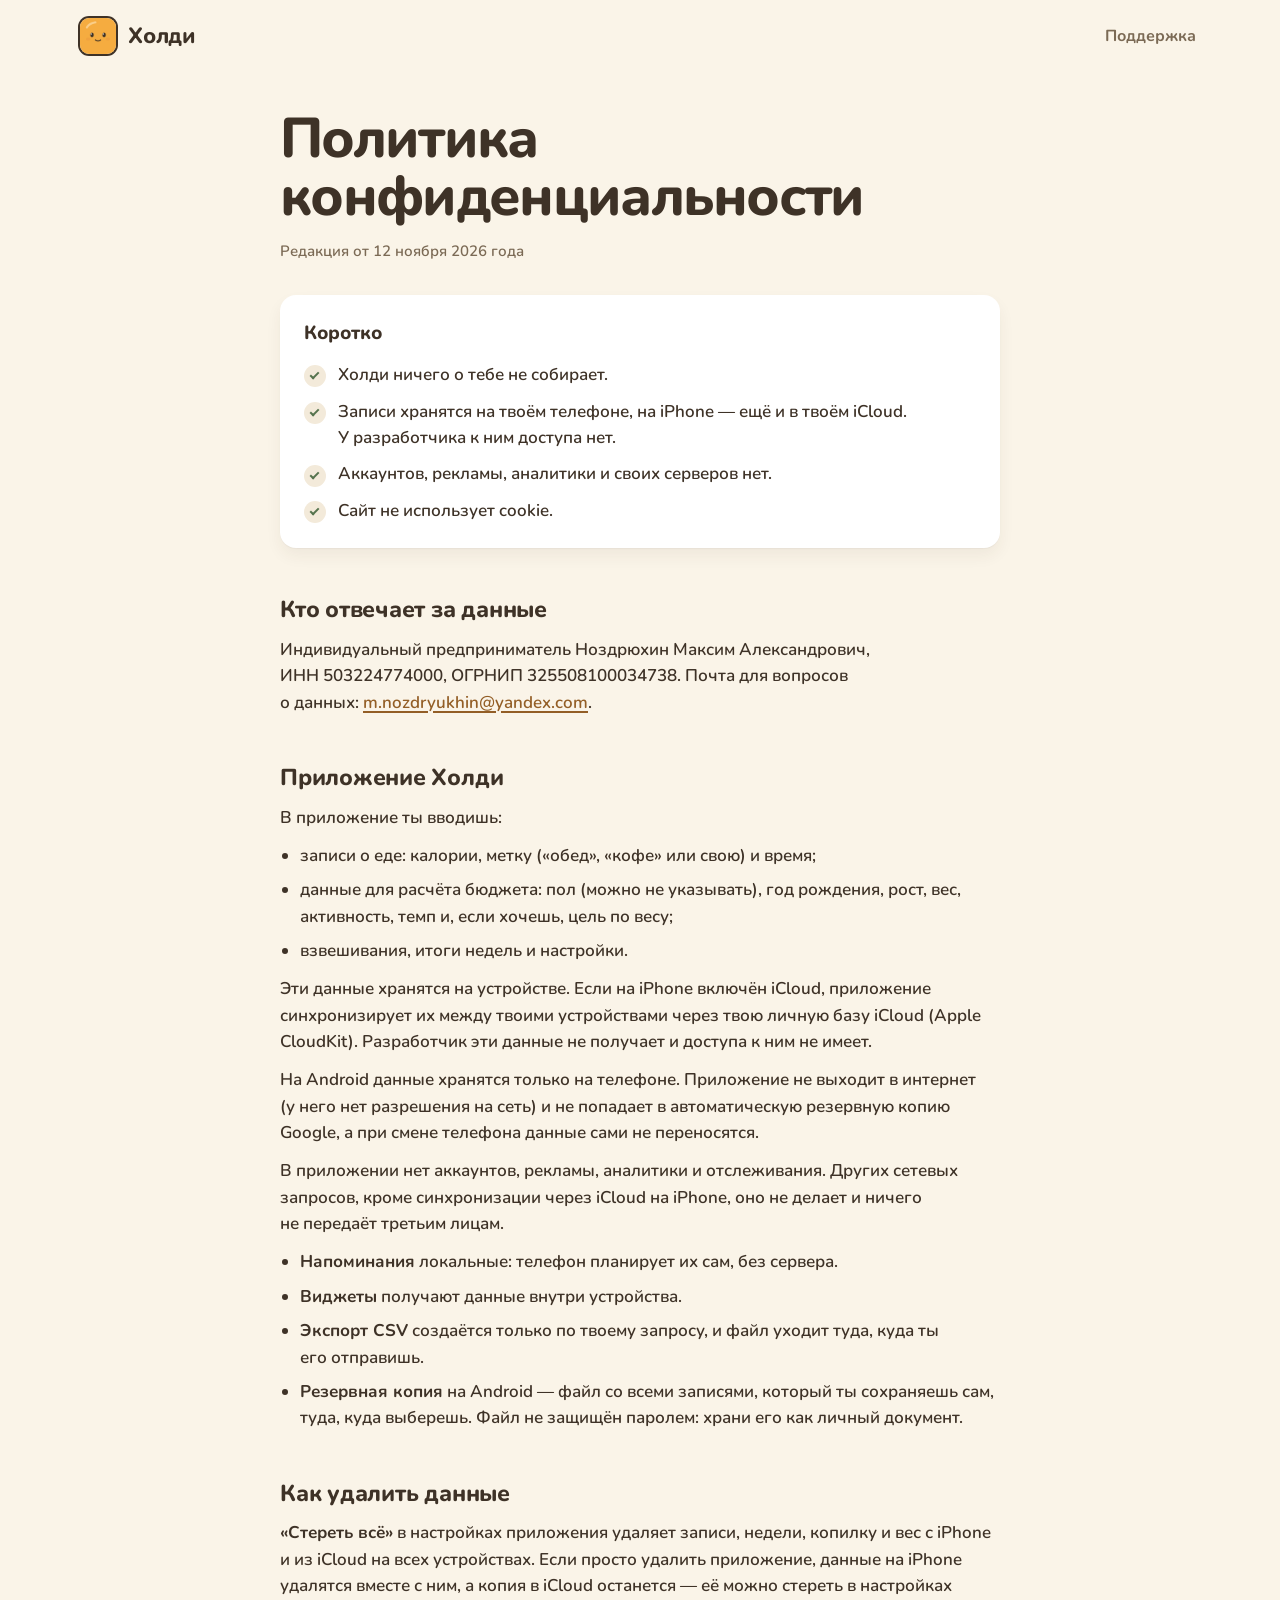
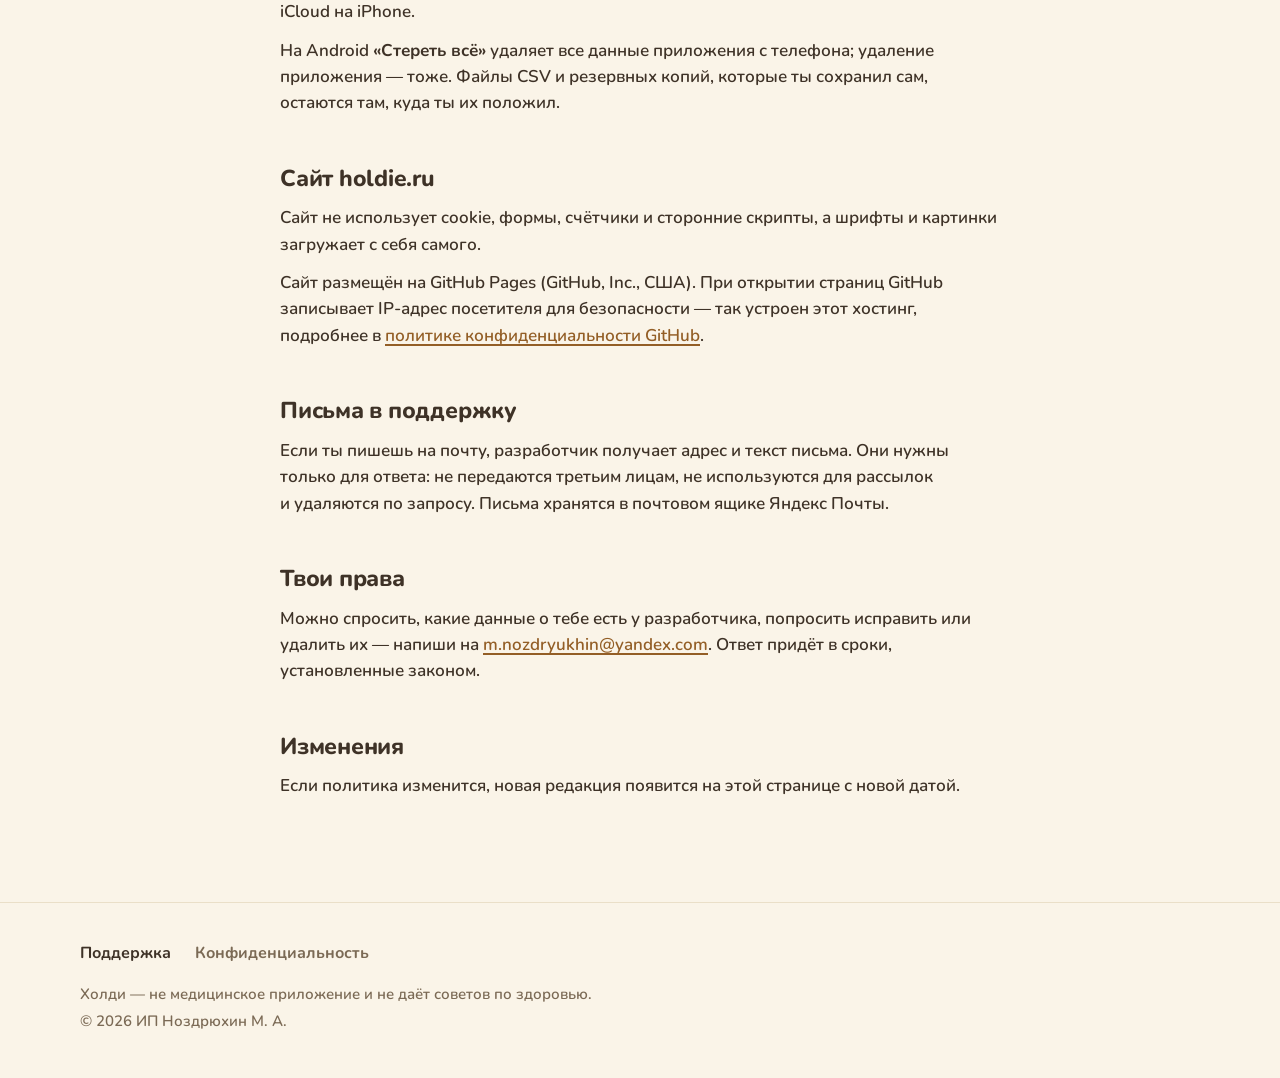
==== commit 292403ae: "Политика: раздел про Android — данные только на телефоне, без сети, резервная копия файлом" ====
--- a/privacy/index.html
+++ b/privacy/index.html
@@ -4,7 +4,7 @@
 <meta charset="utf-8">
 <meta name="viewport" content="width=device-width, initial-scale=1">
 <title>Политика конфиденциальности — Холди</title>
-<meta name="description" content="Холди ничего о тебе не собирает: записи хранятся на iPhone и в твоём iCloud. Аккаунтов, рекламы, аналитики и своих серверов нет.">
+<meta name="description" content="Холди ничего о тебе не собирает: записи хранятся на твоём телефоне, на iPhone — ещё и в твоём iCloud. Аккаунтов, рекламы, аналитики и своих серверов нет.">
 <link rel="canonical" href="https://holdie.ru/privacy/">
 <meta name="color-scheme" content="light">
 <meta name="theme-color" content="#FAF4E8">
@@ -32,20 +32,22 @@
   </div>
 </header>
 
-<!-- Факты сверены с кодом 2026-10-28: сетевых запросов, кроме CloudKit, нет;
+<!-- Факты сверены с кодом. iOS 2026-10-28: сетевых запросов, кроме CloudKit, нет;
      NSPrivacyCollectedDataTypes пуст (app/Resources/PrivacyInfo.xcprivacy);
      «Стереть всё» — SwiftDataEraser, текст — SettingsView.eraseMessage.
-     Поменялось приложение — сверить заново. -->
+     Android 2026-11-12: нет разрешения INTERNET, allowBackup=false и data_extraction_rules
+     исключают всё (android/app/src/main/AndroidManifest.xml); резервная копия — JSON-файл
+     через системный выбор файла (android/README.md). Поменялось приложение — сверить заново. -->
 <main id="main" class="doc">
   <div class="wrap">
     <h1>Политика конфиденциальности</h1>
-    <p class="meta">Редакция от&nbsp;28&nbsp;октября 2026&nbsp;года</p>
+    <p class="meta">Редакция от&nbsp;12&nbsp;ноября 2026&nbsp;года</p>
 
     <div class="card">
       <p class="summary-title">Коротко</p>
       <ul class="checks">
         <li>Холди ничего о&nbsp;тебе не&nbsp;собирает.</li>
-        <li>Записи хранятся на&nbsp;твоём iPhone и&nbsp;в&nbsp;твоём iCloud&nbsp;— у&nbsp;разработчика к&nbsp;ним доступа нет.</li>
+        <li>Записи хранятся на&nbsp;твоём телефоне, на&nbsp;iPhone&nbsp;— ещё и&nbsp;в&nbsp;твоём iCloud. У&nbsp;разработчика к&nbsp;ним доступа нет.</li>
         <li>Аккаунтов, рекламы, аналитики и&nbsp;своих серверов нет.</li>
         <li>Сайт не&nbsp;использует cookie.</li>
       </ul>
@@ -62,15 +64,18 @@
       <li>взвешивания, итоги недель и&nbsp;настройки.</li>
     </ul>
     <p>Эти данные хранятся на&nbsp;устройстве. Если на&nbsp;iPhone включён iCloud, приложение синхронизирует их между твоими устройствами через твою личную базу iCloud (Apple CloudKit). Разработчик эти данные не&nbsp;получает и&nbsp;доступа к&nbsp;ним не&nbsp;имеет.</p>
-    <p>В&nbsp;приложении нет аккаунтов, рекламы, аналитики и&nbsp;отслеживания. Других сетевых запросов, кроме синхронизации через iCloud, оно не&nbsp;делает и&nbsp;ничего не&nbsp;передаёт третьим лицам.</p>
+    <p>На&nbsp;Android данные хранятся только на&nbsp;телефоне. Приложение не&nbsp;выходит в&nbsp;интернет (у&nbsp;него нет разрешения на&nbsp;сеть) и&nbsp;не&nbsp;попадает в&nbsp;автоматическую резервную копию Google, а&nbsp;при смене телефона данные сами не&nbsp;переносятся.</p>
+    <p>В&nbsp;приложении нет аккаунтов, рекламы, аналитики и&nbsp;отслеживания. Других сетевых запросов, кроме синхронизации через iCloud на&nbsp;iPhone, оно не&nbsp;делает и&nbsp;ничего не&nbsp;передаёт третьим лицам.</p>
     <ul>
-      <li><b>Напоминания</b> локальные: iPhone планирует их сам, без сервера.</li>
+      <li><b>Напоминания</b> локальные: телефон планирует их сам, без сервера.</li>
       <li><b>Виджеты</b> получают данные внутри устройства.</li>
       <li><b>Экспорт CSV</b> создаётся только по&nbsp;твоему запросу, и&nbsp;файл уходит туда, куда ты его отправишь.</li>
+      <li><b>Резервная копия</b> на&nbsp;Android&nbsp;— файл со&nbsp;всеми записями, который ты сохраняешь сам, туда, куда выберешь. Файл не&nbsp;защищён паролем: храни его как личный документ.</li>
     </ul>
 
     <h2>Как удалить данные</h2>
     <p><span class="path">«Стереть всё»</span> в&nbsp;настройках приложения удаляет записи, недели, копилку и&nbsp;вес с&nbsp;iPhone и&nbsp;из&nbsp;iCloud на&nbsp;всех устройствах. Если просто удалить приложение, данные на&nbsp;iPhone удалятся вместе с&nbsp;ним, а&nbsp;копия в&nbsp;iCloud останется&nbsp;— её можно стереть в&nbsp;настройках iCloud на&nbsp;iPhone.</p>
+    <p>На&nbsp;Android <span class="path">«Стереть всё»</span> удаляет все данные приложения с&nbsp;телефона; удаление приложения&nbsp;— тоже. Файлы CSV и&nbsp;резервных копий, которые ты сохранил сам, остаются там, куда ты их положил.</p>
 
     <h2>Сайт holdie.ru</h2>
     <p>Сайт не&nbsp;использует cookie, формы, счётчики и&nbsp;сторонние скрипты, а&nbsp;шрифты и&nbsp;картинки загружает с&nbsp;себя самого.</p>
--- a/assets/site.css
+++ b/assets/site.css
@@ -111,15 +111,12 @@
   text-wrap: pretty;
 }
 
-/* Плашка, а не кнопка: нажимать пока нечего. После релиза здесь — значок App Store. */
-.status {
-  display: inline-flex; align-items: center; gap: 10px;
-  margin: 32px 0 0; padding: 11px 20px 11px 16px; border-radius: 24px;
-  background: var(--fill);
-  font-weight: 700; font-size: 16px; line-height: 1.25;
-}
-.status svg { width: 20px; height: 20px; flex: none; }
-@media (max-width: 359px) { .status { gap: 8px; padding: 10px 16px 10px 13px; font-size: 15px; } }
+/* Официальный значок App Store (Apple Marketing Tools, ru-ru, чёрный) и цена рядом. */
+.get { display: flex; flex-wrap: wrap; align-items: center; gap: 12px 18px; margin: 32px 0 0; }
+.get span { color: var(--muted); font-weight: 700; font-size: 16px; }
+.store { display: inline-block; flex: none; border-radius: 12px; line-height: 0; }
+.store img { width: 168px; height: 56px; }
+.store:active { transform: scale(.97); }
 
 /* Главный экран без телефона: сцена, лента недели и тихая строка — одна SVG. */
 .hero-figure { position: relative; isolation: isolate; margin: 0; }
@@ -265,7 +262,7 @@
   .fact + .fact { border-top: 0; border-left: 1.5px solid var(--hair); }
 }
 
-/* Финал: иконка приложения и где его ждать. После релиза — значок App Store. */
+/* Финал: иконка приложения, где его взять и значок App Store. */
 .closing { text-align: center; }
 .closing .wrap { display: flex; flex-direction: column; align-items: center; }
 .closing-icon {
@@ -274,6 +271,7 @@
 }
 .closing h2 { margin-top: 28px; }
 .closing p { margin: 12px 0 0; max-width: 36ch; color: var(--muted); font-size: 18px; text-wrap: balance; }
+.closing .store { margin-top: 28px; }
 
 /* ───────── Кнопки ───────── */
 
